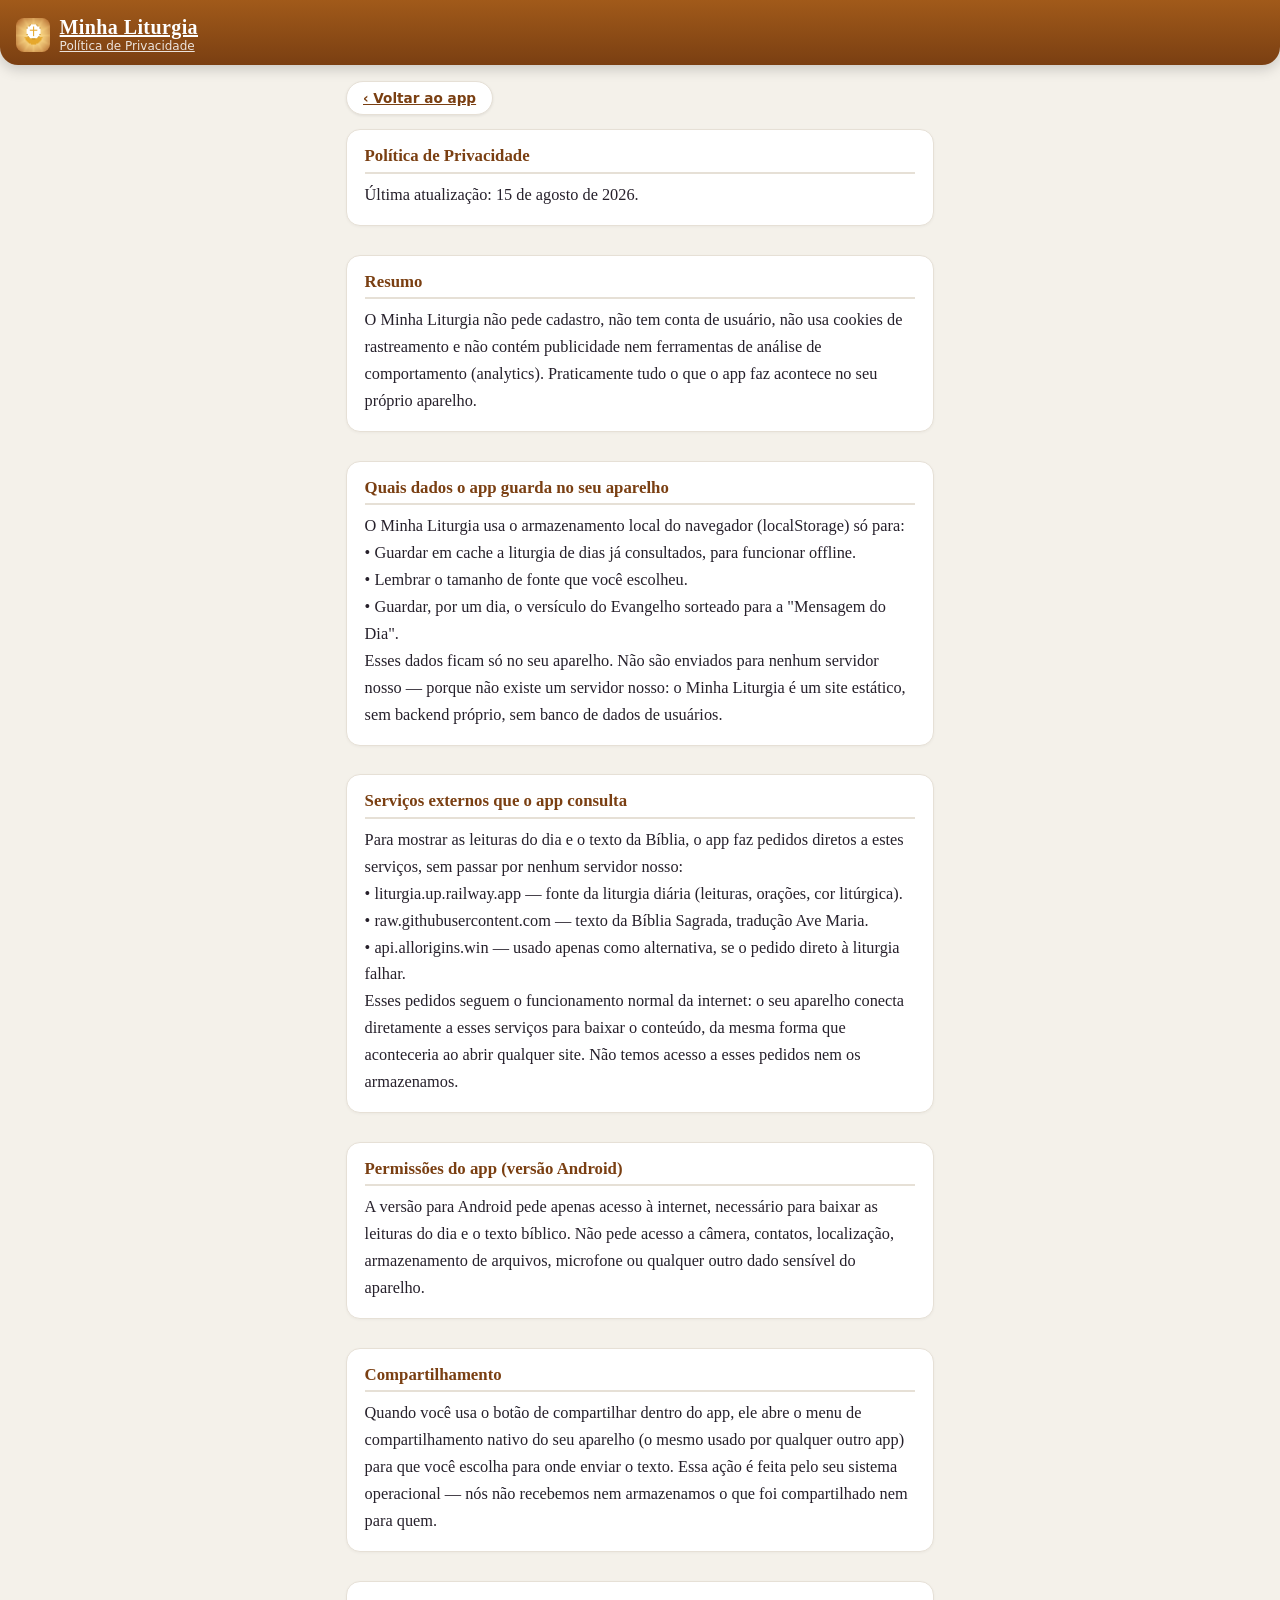
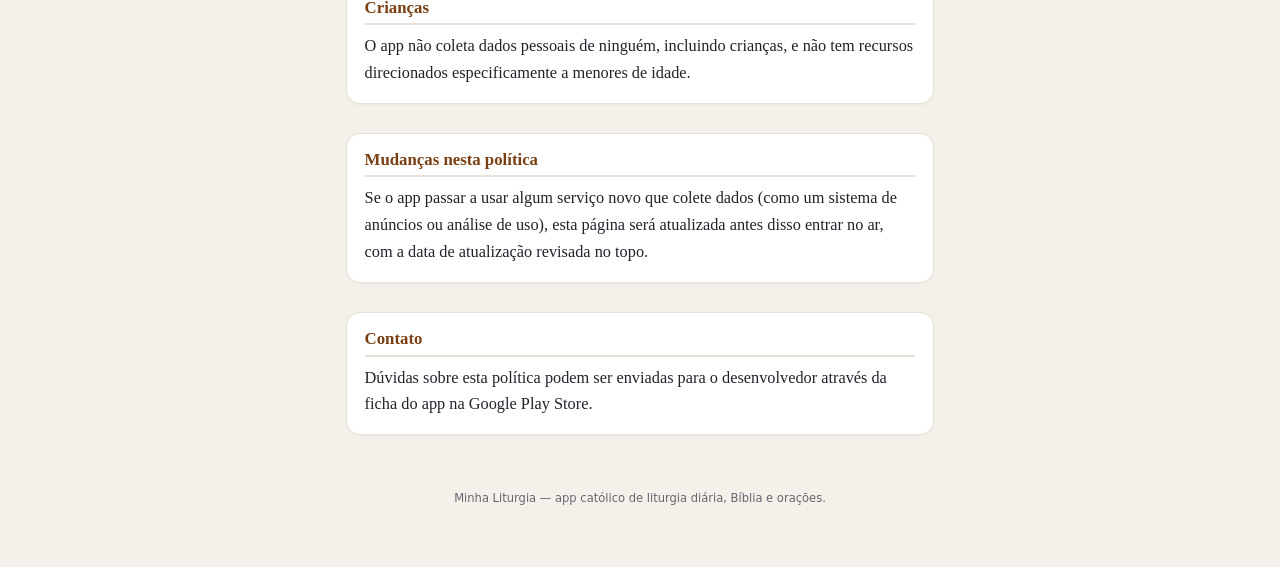
==== minha-liturgia/privacidade.html @ d605d5e1 "Mover app para repositório público próprio O repositório wagneralvesjdi/Private virou privado, o que" ====
<!doctype html>
<html lang="pt-BR">
<head>
<meta charset="utf-8" />
<meta name="viewport" content="width=device-width, initial-scale=1, viewport-fit=cover" />
<title>Política de Privacidade — Minha Liturgia</title>
<meta name="description" content="Política de privacidade do app Minha Liturgia." />
<meta name="theme-color" content="#a15a1a" />
<link rel="icon" href="icons/icon-32.png" sizes="32x32" />
<link rel="stylesheet" href="styles.css" />
</head>
<body>

<header class="topbar">
  <div class="brand">
    <a href="index.html" class="brand-link">
      <img src="icons/icon-32.png" alt="" class="brand-icon" />
      <div>
        <h1>Minha Liturgia</h1>
        <p class="subtitle">Política de Privacidade</p>
      </div>
    </a>
  </div>
</header>

<main>
  <section class="view">
    <a class="back-link" href="index.html">‹ Voltar ao app</a>

    <article class="card section">
      <h3>Política de Privacidade</h3>
      <p class="prayer-text">Última atualização: 15 de agosto de 2026.</p>
    </article>

    <article class="card section">
      <h3>Resumo</h3>
      <p class="reading-text">O Minha Liturgia não pede cadastro, não tem conta de usuário, não usa cookies de rastreamento e não contém publicidade nem ferramentas de análise de comportamento (analytics). Praticamente tudo o que o app faz acontece no seu próprio aparelho.</p>
    </article>

    <article class="card section">
      <h3>Quais dados o app guarda no seu aparelho</h3>
      <p class="reading-text">O Minha Liturgia usa o armazenamento local do navegador (localStorage) só para:</p>
      <p class="reading-text">• Guardar em cache a liturgia de dias já consultados, para funcionar offline.
• Lembrar o tamanho de fonte que você escolheu.
• Guardar, por um dia, o versículo do Evangelho sorteado para a "Mensagem do Dia".</p>
      <p class="reading-text">Esses dados ficam só no seu aparelho. Não são enviados para nenhum servidor nosso — porque não existe um servidor nosso: o Minha Liturgia é um site estático, sem backend próprio, sem banco de dados de usuários.</p>
    </article>

    <article class="card section">
      <h3>Serviços externos que o app consulta</h3>
      <p class="reading-text">Para mostrar as leituras do dia e o texto da Bíblia, o app faz pedidos diretos a estes serviços, sem passar por nenhum servidor nosso:</p>
      <p class="reading-text">• liturgia.up.railway.app — fonte da liturgia diária (leituras, orações, cor litúrgica).
• raw.githubusercontent.com — texto da Bíblia Sagrada, tradução Ave Maria.
• api.allorigins.win — usado apenas como alternativa, se o pedido direto à liturgia falhar.</p>
      <p class="reading-text">Esses pedidos seguem o funcionamento normal da internet: o seu aparelho conecta diretamente a esses serviços para baixar o conteúdo, da mesma forma que aconteceria ao abrir qualquer site. Não temos acesso a esses pedidos nem os armazenamos.</p>
    </article>

    <article class="card section">
      <h3>Permissões do app (versão Android)</h3>
      <p class="reading-text">A versão para Android pede apenas acesso à internet, necessário para baixar as leituras do dia e o texto bíblico. Não pede acesso a câmera, contatos, localização, armazenamento de arquivos, microfone ou qualquer outro dado sensível do aparelho.</p>
    </article>

    <article class="card section">
      <h3>Compartilhamento</h3>
      <p class="reading-text">Quando você usa o botão de compartilhar dentro do app, ele abre o menu de compartilhamento nativo do seu aparelho (o mesmo usado por qualquer outro app) para que você escolha para onde enviar o texto. Essa ação é feita pelo seu sistema operacional — nós não recebemos nem armazenamos o que foi compartilhado nem para quem.</p>
    </article>

    <article class="card section">
      <h3>Crianças</h3>
      <p class="reading-text">O app não coleta dados pessoais de ninguém, incluindo crianças, e não tem recursos direcionados especificamente a menores de idade.</p>
    </article>

    <article class="card section">
      <h3>Mudanças nesta política</h3>
      <p class="reading-text">Se o app passar a usar algum serviço novo que colete dados (como um sistema de anúncios ou análise de uso), esta página será atualizada antes disso entrar no ar, com a data de atualização revisada no topo.</p>
    </article>

    <article class="card section">
      <h3>Contato</h3>
      <p class="reading-text">Dúvidas sobre esta política podem ser enviadas para o desenvolvedor através da ficha do app na Google Play Store.</p>
    </article>
  </section>
</main>

<footer>
  <p>Minha Liturgia — app católico de liturgia diária, Bíblia e orações.</p>
</footer>

</body>
</html>
---- minha-liturgia/styles.css ----
:root {
  --violet: #a15a1a;
  --violet-dark: #7a3f12;
  --gold: #b8952f;
  --bg: #f4f1ea;
  --card-bg: #ffffff;
  --text: #26202b;
  --muted: #6b6470;
  --border: #e6e0d6;
  --radius: 14px;
  --txt-scale: 1;
  color-scheme: light;
}

* { box-sizing: border-box; }

/* --txt-scale afeta apenas o texto de leitura (ver seletores abaixo), não a estrutura do layout. */

html, body {
  margin: 0;
  padding: 0;
  background: var(--bg);
  color: var(--text);
  font-family: "Georgia", "Iowan Old Style", "Palatino Linotype", serif;
  -webkit-font-smoothing: antialiased;
}

body {
  padding-bottom: 3rem;
}

.topbar {
  display: flex;
  align-items: center;
  justify-content: space-between;
  gap: 0.75rem;
  padding: 1rem 1rem 0.75rem;
  background: linear-gradient(180deg, var(--violet) 0%, var(--violet-dark) 100%);
  color: #fff;
  border-radius: 0 0 18px 18px;
  box-shadow: 0 4px 14px rgba(0,0,0,0.18);
}

.font-size-ctrl {
  display: flex;
  align-items: center;
  gap: 0.3rem;
  flex-shrink: 0;
}
.font-size-ctrl .btn {
  padding: 0.4rem 0.55rem;
  font-size: 0.85rem;
  line-height: 1;
}
.font-size-ctrl .font-size-pct {
  font-family: system-ui, sans-serif;
  font-size: 0.72rem;
  font-weight: 600;
  min-width: 2.6rem;
  text-align: center;
}

.brand { display: flex; align-items: center; gap: 0.6rem; }
.brand-link {
  display: flex; align-items: center; gap: 0.6rem;
  background: none; border: none; padding: 0; margin: 0;
  color: inherit; text-align: left; cursor: pointer; font: inherit;
}
.brand-icon { width: 34px; height: 34px; border-radius: 8px; }
.topbar h1 { margin: 0; font-size: 1.25rem; letter-spacing: 0.02em; }
.subtitle { margin: 0; font-size: 0.75rem; opacity: 0.85; font-family: system-ui, sans-serif; }

main {
  max-width: 620px;
  margin: 0 auto;
  padding: 1rem;
}

.card {
  background: var(--card-bg);
  border: 1px solid var(--border);
  border-radius: var(--radius);
  padding: 1rem 1.1rem;
  margin-bottom: 0.9rem;
  box-shadow: 0 1px 3px rgba(0,0,0,0.04);
}

.date-nav {
  display: flex;
  align-items: center;
  gap: 0.5rem;
}
.date-nav .btn.subtle { background: var(--bg); }

#datePicker {
  flex: 1;
  font-family: system-ui, sans-serif;
  font-size: 1rem;
  padding: 0.5rem 0.6rem;
  border: 1px solid var(--border);
  border-radius: 10px;
  background: #fff;
  color: var(--text);
}

.btn {
  font-family: system-ui, sans-serif;
  font-size: 0.9rem;
  border: 1px solid transparent;
  border-radius: 10px;
  padding: 0.6rem 1rem;
  cursor: pointer;
  box-shadow: 0 1px 3px rgba(0,0,0,0.08);
  transition: transform 0.05s ease, opacity 0.15s ease, box-shadow 0.15s ease;
}
.btn:active { transform: scale(0.97); box-shadow: 0 1px 2px rgba(0,0,0,0.08); }

.btn.icon {
  padding: 0.5rem 0.75rem;
  font-size: 1.1rem;
  background: var(--bg);
  color: var(--violet-dark);
  border-color: var(--border);
}

.btn.subtle {
  background: var(--card-bg);
  color: var(--violet-dark);
  font-weight: 600;
  border-color: var(--border);
}

.btn.primary {
  background: var(--violet);
  color: #fff;
  font-weight: 600;
  width: 100%;
  box-shadow: 0 2px 6px rgba(161, 90, 26, 0.35);
}
.btn.primary:hover { background: var(--violet-dark); }

.btn.ghost {
  background: rgba(255,255,255,0.14);
  color: #fff;
  border: 1px solid rgba(255,255,255,0.4);
  box-shadow: none;
}

.status {
  min-height: 1.2rem;
  text-align: center;
  font-family: system-ui, sans-serif;
  color: var(--muted);
  font-size: 0.9rem;
  margin-bottom: 0.5rem;
}

.status.error { color: #a3302a; }

.liturgy-header { text-align: center; }

.promessa-intro { text-align: center; }
.promessa-intro .btn.primary { margin-top: 0.7rem; }

.color-badge {
  display: inline-block;
  font-family: system-ui, sans-serif;
  font-size: 0.72rem;
  font-weight: 700;
  letter-spacing: 0.04em;
  text-transform: uppercase;
  padding: 0.25rem 0.7rem;
  border-radius: 999px;
  color: #fff;
  margin-bottom: 0.5rem;
}
.color-verde { background: #2f7a3d; }
.color-vermelho { background: #a3302a; }
.color-roxo { background: #5b2a86; }
.color-rosa { background: #c46a9c; }
.color-branco { background: #8a8578; }
.color-dourado { background: #b8952f; }

#celebrationTitle {
  margin: 0.2rem 0 0.3rem;
  font-size: 1.3rem;
  line-height: 1.3;
}

.date-line {
  margin: 0;
  font-family: system-ui, sans-serif;
  color: var(--muted);
  font-size: 0.9rem;
  text-transform: capitalize;
}

.cycle-line {
  margin: 0.2rem 0 0;
  font-family: system-ui, sans-serif;
  color: var(--violet-dark);
  font-size: 0.85rem;
  font-weight: 600;
}

.section h3 {
  margin: 0 0 0.5rem;
  font-size: 1.05rem;
  color: var(--violet-dark);
  border-bottom: 2px solid var(--border);
  padding-bottom: 0.35rem;
}

.hint {
  font-family: system-ui, sans-serif;
  font-size: 0.7rem;
  color: var(--muted);
  font-weight: 400;
  text-transform: none;
}

.reading-options {
  display: flex;
  flex-wrap: wrap;
  gap: 0.4rem;
  margin: 0 0 0.6rem;
}
.reading-options .btn {
  font-size: 0.78rem;
  padding: 0.4rem 0.75rem;
}
.reading-options .btn.subtle { background: var(--bg); }
.reading-options .btn.active {
  background: var(--violet);
  color: #fff;
  border-color: var(--violet);
}

.reference {
  font-family: system-ui, sans-serif;
  font-size: 0.85rem;
  color: var(--gold);
  font-weight: 700;
  margin: 0 0 0.4rem;
}

.reading-text, .prayer-text {
  white-space: pre-line;
  line-height: 1.65;
  margin: 0;
  font-size: calc(1.02rem * var(--txt-scale));
}

.refrain {
  font-weight: 700;
  font-style: italic;
  color: var(--violet-dark);
  margin: 0 0 0.5rem;
  font-size: calc(1.02rem * var(--txt-scale));
}

.fieis-note {
  font-family: system-ui, sans-serif;
  font-size: 0.8rem;
  color: var(--muted);
  margin: 0 0 0.6rem;
}

.share-bar {
  display: flex;
  flex-direction: column;
  gap: 0.5rem;
  margin: 1rem 0;
}

.offline-note {
  text-align: center;
  font-family: system-ui, sans-serif;
  font-size: 0.85rem;
  color: var(--muted);
  background: #fff8e6;
  border: 1px solid #f0dfa8;
  border-radius: 10px;
  padding: 0.6rem;
}

footer {
  max-width: 620px;
  margin: 1.5rem auto 0;
  padding: 0 1.2rem;
  font-family: system-ui, sans-serif;
  font-size: 0.72rem;
  color: var(--muted);
  text-align: center;
  line-height: 1.5;
}
footer a { color: var(--violet-dark); }

/* ---------- Tela inicial ---------- */

.view { display: flex; flex-direction: column; gap: 0.9rem; }

.day-verse-card {
  display: block;
  width: 100%;
  text-align: left;
  background: var(--card-bg);
  border: 1px solid var(--border);
  border-left: 4px solid var(--gold);
  border-radius: var(--radius);
  padding: 1rem 1.1rem;
  cursor: pointer;
  box-shadow: 0 1px 3px rgba(0,0,0,0.04);
  font: inherit;
  color: inherit;
}
.day-verse-card:active { transform: scale(0.99); }

.day-verse-label {
  display: block;
  font-family: system-ui, sans-serif;
  font-size: 0.68rem;
  font-weight: 700;
  letter-spacing: 0.06em;
  text-transform: uppercase;
  color: var(--gold);
  margin-bottom: 0.4rem;
}

.day-verse-ref {
  margin: 0 0 0.3rem;
  font-family: system-ui, sans-serif;
  font-size: 0.78rem;
  font-weight: 700;
  color: var(--violet-dark);
}

.day-verse-text {
  margin: 0;
  font-style: italic;
  line-height: 1.55;
  font-size: calc(1rem * var(--txt-scale));
}

.home-group { display: flex; flex-direction: column; gap: 0.5rem; }

.home-group-label {
  font-family: system-ui, sans-serif;
  font-size: 0.7rem;
  font-weight: 700;
  letter-spacing: 0.06em;
  text-transform: uppercase;
  color: var(--gold);
  margin: 0;
}

.home-grid {
  display: grid;
  grid-template-columns: repeat(3, 1fr);
  gap: 0.55rem;
}

.home-card-compact {
  display: flex;
  flex-direction: column;
  align-items: center;
  text-align: center;
  gap: 0.4rem;
  background: var(--card-bg);
  border: 1px solid var(--border);
  border-radius: var(--radius);
  padding: 0.85rem 0.4rem 0.7rem;
  cursor: pointer;
  box-shadow: 0 1px 3px rgba(0,0,0,0.04);
  font: inherit;
  color: inherit;
}
.home-card-compact:active { transform: scale(0.97); }

.home-card-compact-icon {
  width: 30px; height: 30px;
  display: flex; align-items: center; justify-content: center;
  color: var(--violet);
}
.home-card-compact-icon svg { width: 100%; height: 100%; }

.home-card-compact-title { font-size: 0.74rem; font-weight: 600; line-height: 1.25; }

/* ---------- Navegação / botão voltar ---------- */

.back-link {
  align-self: flex-start;
  display: inline-flex;
  align-items: center;
  background: var(--card-bg);
  border: 1px solid var(--border);
  border-radius: 999px;
  font-family: system-ui, sans-serif;
  font-size: 0.85rem;
  font-weight: 600;
  color: var(--violet-dark);
  padding: 0.5rem 1rem;
  cursor: pointer;
  box-shadow: 0 1px 3px rgba(0,0,0,0.08);
  transition: transform 0.05s ease, background 0.15s ease;
}
.back-link:active { transform: scale(0.96); }

/* ---------- Bíblia Sagrada ---------- */

.bible-title { margin: 0.2rem 0 0.8rem; font-size: 1.2rem; }

.testament-choice { display: flex; flex-direction: column; gap: 0.7rem; margin-top: 0.3rem; }
.testament-btn {
  background: var(--card-bg);
  border: 1px solid var(--border);
  color: var(--text);
  font-size: 1.05rem;
  font-weight: 600;
  padding: 1rem;
  border-radius: var(--radius);
}

.book-list { display: flex; flex-direction: column; gap: 0.5rem; }
.book-btn {
  display: flex;
  flex-direction: column;
  align-items: flex-start;
  gap: 0.2rem;
  background: var(--card-bg);
  border: 1px solid var(--border);
  border-radius: 10px;
  padding: 0.75rem 0.9rem;
  font: inherit;
  font-size: 1rem;
  color: var(--text);
  cursor: pointer;
  text-align: left;
}
.book-btn small { font-family: system-ui, sans-serif; font-size: 0.75rem; color: var(--muted); }

.chapter-grid {
  display: grid;
  grid-template-columns: repeat(auto-fill, minmax(48px, 1fr));
  gap: 0.5rem;
}
.chapter-btn {
  background: var(--card-bg);
  border: 1px solid var(--border);
  border-radius: 10px;
  padding: 0.7rem 0;
  font-family: system-ui, sans-serif;
  font-size: 0.95rem;
  font-weight: 600;
  color: var(--violet-dark);
  cursor: pointer;
}

.reader-header { display: flex; flex-direction: column; gap: 0.6rem; }
.verse-jump {
  display: flex;
  align-items: center;
  gap: 0.5rem;
  font-family: system-ui, sans-serif;
  font-size: 0.85rem;
  color: var(--muted);
}
.verse-jump label { flex-shrink: 0; }
.verse-jump .btn.subtle { background: var(--bg); }
.verse-jump input {
  width: 4.5rem;
  padding: 0.4rem 0.5rem;
  border: 1px solid var(--border);
  border-radius: 8px;
  background: var(--card-bg);
  color: var(--text);
  font: inherit;
}

.verse-list { line-height: 1.7; font-size: calc(1rem * var(--txt-scale)); }
.verse { margin: 0 0 0.85rem; scroll-margin-top: 1rem; border-radius: 6px; transition: background-color 0.4s ease; }
.verse-num {
  font-family: system-ui, sans-serif;
  font-size: 0.6rem;
  font-weight: 600;
  color: var(--gold);
  vertical-align: super;
  margin-right: 0.25rem;
  opacity: 0.85;
}
.verse-highlight { background-color: rgba(184, 149, 47, 0.25); }

/* ---------- Orações Eucarísticas ---------- */

.eucharist-body { line-height: 1.65; }

.eu-line { margin: 0 0 1rem; font-size: calc(1rem * var(--txt-scale)); }

.eu-label {
  display: block;
  font-family: system-ui, sans-serif;
  font-size: 0.72rem;
  font-weight: 700;
  letter-spacing: 0.04em;
  text-transform: uppercase;
  margin-bottom: 0.25rem;
}

.eu-sacerdote .eu-label { color: var(--violet-dark); }

.eu-assembleia {
  background: rgba(184, 149, 47, 0.12);
  border-left: 3px solid var(--gold);
  border-radius: 0 8px 8px 0;
  padding: 0.6rem 0.8rem;
}
.eu-assembleia .eu-label { color: var(--gold); }

.eu-consagracao {
  font-weight: 700;
  text-align: center;
  padding: 0.9rem 1rem;
  margin: 1.1rem 0;
  border: 1px solid var(--gold);
  border-radius: 10px;
  background: rgba(184, 149, 47, 0.08);
}

.eu-misterio {
  font-weight: 700;
  text-align: center;
  padding: 0.9rem 1rem;
  margin: 1.3rem 0 1.1rem;
  border: 1px solid var(--violet-dark);
  border-radius: 10px;
  background: rgba(90, 30, 110, 0.06);
}
.eu-misterio .eu-nota { display: block; font-weight: 400; margin-top: 0.3rem; }

.eu-nota {
  font-family: system-ui, sans-serif;
  font-size: 0.8rem;
  font-style: italic;
  color: var(--muted);
}

/* ---------- Catecismo ---------- */

.cic-search { padding: 0.7rem 0.9rem; }
.cic-search input {
  width: 100%;
  border: none;
  background: none;
  font: inherit;
  font-size: 1rem;
  color: var(--text);
  outline: none;
}
.cic-search input::placeholder { color: var(--muted); }

.cic-showall {
  width: 100%;
  margin-top: 0.4rem;
}

.cic-results-heading {
  font-family: system-ui, sans-serif;
  font-size: 0.78rem;
  font-weight: 700;
  text-transform: uppercase;
  letter-spacing: 0.04em;
  color: var(--muted);
  margin: 1.1rem 0 0.5rem;
}

.cic-breadcrumb {
  font-family: system-ui, sans-serif;
  font-size: 0.82rem;
  color: var(--muted);
  margin: 0;
}

.hidden { display: none !important; }

.toast {
  position: fixed;
  left: 50%;
  bottom: 1.2rem;
  transform: translateX(-50%);
  background: var(--violet-dark);
  color: #fff;
  font-family: system-ui, sans-serif;
  font-size: 0.85rem;
  padding: 0.6rem 1rem;
  border-radius: 999px;
  box-shadow: 0 4px 14px rgba(0,0,0,0.25);
  z-index: 50;
}

.update-banner {
  position: fixed;
  left: 0.75rem;
  right: 0.75rem;
  bottom: 0.75rem;
  display: flex;
  align-items: center;
  justify-content: space-between;
  gap: 0.75rem;
  background: var(--card-bg);
  color: var(--text);
  border: 1px solid var(--border);
  border-radius: var(--radius);
  padding: 0.75rem 0.9rem;
  box-shadow: 0 4px 14px rgba(0,0,0,0.25);
  font-family: system-ui, sans-serif;
  font-size: 0.85rem;
  z-index: 60;
}
.update-banner .btn {
  flex-shrink: 0;
  width: auto;
  padding: 0.5rem 0.8rem;
  font-size: 0.82rem;
}

@media (prefers-color-scheme: dark) {
  :root {
    --bg: #1c1720;
    --card-bg: #262030;
    --text: #efe9f5;
    --muted: #a79cb3;
    --border: #3a3244;
  }
  #datePicker { background: #201a29; color: var(--text); }
  .offline-note { background: #332a17; border-color: #5a481f; color: #e7d9a8; }
}

/* ---------- Reflexão contínua (Apoio à Homilia) ---------- */

.reflexao-text { line-height: 1.7; margin: 0 0 1rem; font-size: calc(1.02rem * var(--txt-scale)); }

/* ---------- PDF da Celebração Completa ---------- */

#pdfPrintArea { display: none; }

body.pdf-print-mode > header,
body.pdf-print-mode > main,
body.pdf-print-mode > footer,
body.pdf-print-mode #installBtn,
body.pdf-print-mode .toast {
  display: none !important;
}

body.pdf-print-mode #pdfPrintArea {
  display: block;
  max-width: 720px;
  margin: 0 auto;
  padding: 1.5rem;
  color: #1a1a1a;
  font-family: Georgia, 'Times New Roman', serif;
  line-height: 1.55;
}

.pdf-doc h1 {
  font-size: 1.6rem;
  margin: 0 0 0.3rem;
  color: #4a2a0e;
}

.pdf-doc .pdf-sub {
  margin: 0 0 0.2rem;
  font-family: system-ui, sans-serif;
  font-size: 0.9rem;
  color: #444;
}

.pdf-doc h2 {
  font-size: 1.15rem;
  margin: 1.4rem 0 0.4rem;
  padding-bottom: 0.2rem;
  border-bottom: 1px solid #ccc;
  color: #4a2a0e;
}

.pdf-doc .pdf-reflexao-titulo { margin-top: 2.2rem; }

.pdf-doc .pdf-ref {
  font-family: system-ui, sans-serif;
  font-size: 0.85rem;
  font-style: italic;
  color: #555;
  margin: 0 0 0.4rem;
}

.pdf-doc .pdf-refrao {
  font-weight: 700;
  margin: 0 0 0.4rem;
}

.pdf-doc p { margin: 0 0 0.8rem; }

@media print {
  @page { margin: 1.5cm; }
  body.pdf-print-mode #pdfPrintArea { padding: 0; max-width: none; }
}

.quaresma-roteiro-btn {
  width: 100%;
  margin-top: 0.6rem;
}

.quaresma-dia {
  margin-bottom: 0.7rem;
}

.quaresma-dia-header {
  display: flex;
  align-items: center;
  justify-content: space-between;
  gap: 0.6rem;
  margin: 0 0 0.4rem;
}

.quaresma-dia-header h3 {
  margin: 0;
}

.quaresma-dia-check {
  display: flex;
  align-items: center;
  gap: 0.3rem;
  font-family: system-ui, sans-serif;
  font-size: 0.8rem;
  color: var(--muted);
  white-space: nowrap;
}

.quaresma-passagem-link {
  display: block;
  width: 100%;
  text-align: left;
  background: none;
  border: none;
  padding: 0;
  cursor: pointer;
  font: inherit;
}

.quaresma-passagem-link:hover,
.quaresma-passagem-link:focus-visible {
  text-decoration: underline;
}

.quaresma-passagem-icone {
  color: var(--gold);
}

.quaresma-trilha-btn {
  display: flex;
  flex-direction: column;
  align-items: flex-start;
  text-align: left;
  gap: 0.25rem;
  width: 100%;
  background: var(--card-bg);
  border: 1px solid var(--border);
  border-radius: var(--radius);
  padding: 0.85rem 1rem;
  cursor: pointer;
  box-shadow: 0 1px 3px rgba(0,0,0,0.04);
  font: inherit;
  color: inherit;
  margin-bottom: 0.6rem;
}
.quaresma-trilha-btn:active { transform: scale(0.98); }
.quaresma-trilha-btn .home-card-compact-title { font-size: 0.95rem; }
.quaresma-trilha-btn small {
  font-family: system-ui, sans-serif;
  font-size: 0.78rem;
  color: var(--muted);
  line-height: 1.35;
}

.quaresma-diario {
  margin-top: 0.5rem;
}
.quaresma-diario summary {
  font-family: system-ui, sans-serif;
  font-size: 0.8rem;
  font-weight: 600;
  color: var(--violet-dark);
  cursor: pointer;
}
.quaresma-diario-label {
  display: block;
  font-family: system-ui, sans-serif;
  font-size: 0.75rem;
  color: var(--muted);
  margin: 0.5rem 0 0.2rem;
}
.quaresma-diario-textarea {
  width: 100%;
  font: inherit;
  font-family: system-ui, sans-serif;
  font-size: 0.85rem;
  padding: 0.4rem 0.55rem;
  border: 1px solid var(--border);
  border-radius: 6px;
  background: var(--bg);
  color: inherit;
  resize: vertical;
}
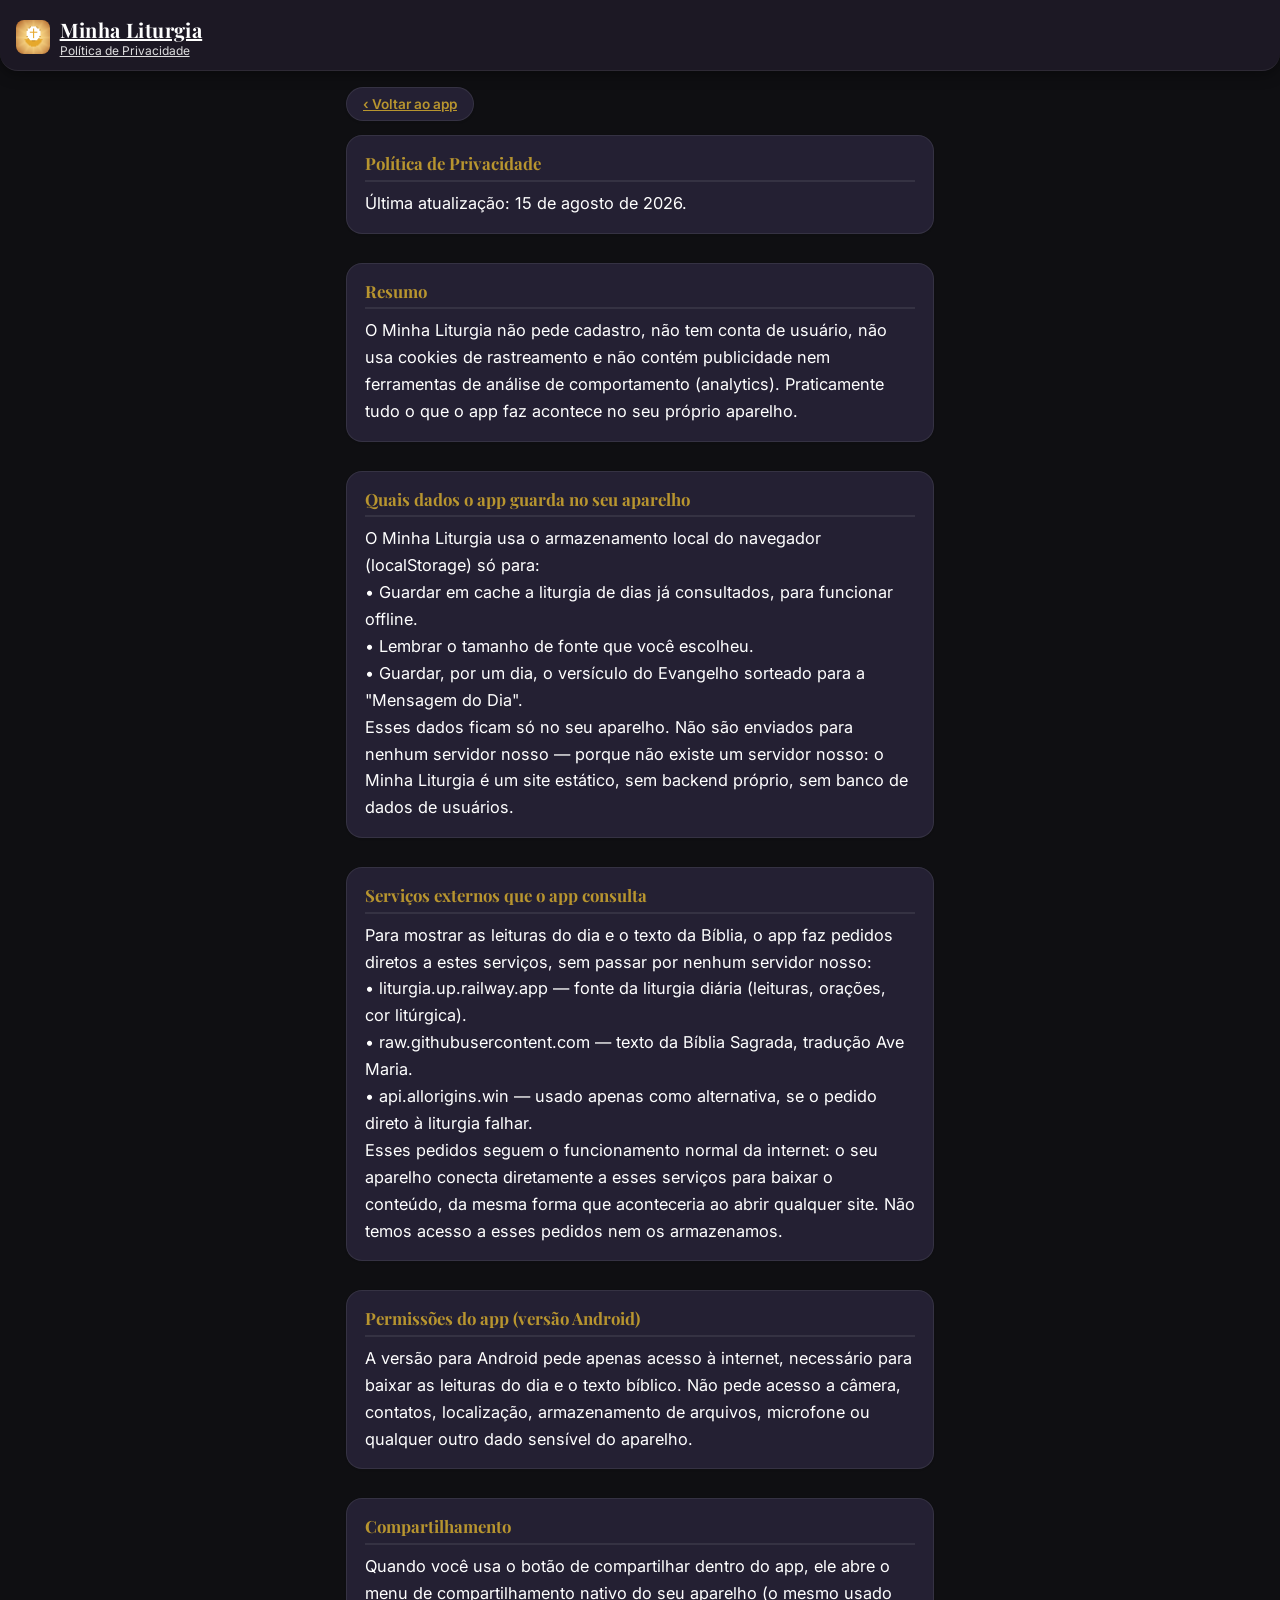
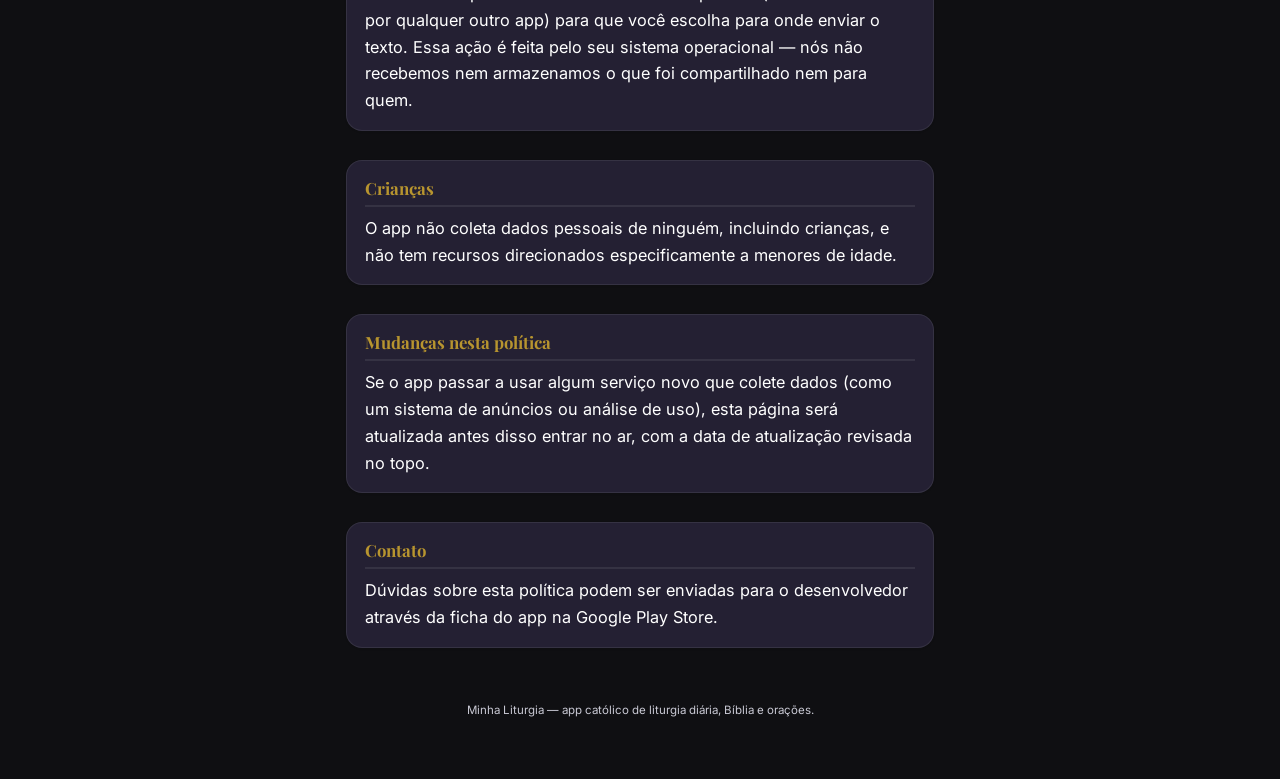
==== commit 06740143: "Tema escuro premium (dourado/âmbar) + tipografia Playfair Display/Inter Fase 1 do redesign: paleta d" ====
--- a/minha-liturgia/privacidade.html
+++ b/minha-liturgia/privacidade.html
@@ -5,8 +5,11 @@
 <meta name="viewport" content="width=device-width, initial-scale=1, viewport-fit=cover" />
 <title>Política de Privacidade — Minha Liturgia</title>
 <meta name="description" content="Política de privacidade do app Minha Liturgia." />
-<meta name="theme-color" content="#a15a1a" />
+<meta name="theme-color" content="#0F0F12" />
 <link rel="icon" href="icons/icon-32.png" sizes="32x32" />
+<link rel="preconnect" href="https://fonts.googleapis.com" />
+<link rel="preconnect" href="https://fonts.gstatic.com" crossorigin />
+<link href="https://fonts.googleapis.com/css2?family=Playfair+Display:wght@600;700&family=Inter:wght@400;500;600;700&display=swap" rel="stylesheet" />
 <link rel="stylesheet" href="styles.css" />
 </head>
 <body>
--- a/minha-liturgia/styles.css
+++ b/minha-liturgia/styles.css
@@ -1,15 +1,19 @@
 :root {
-  --violet: #a15a1a;
-  --violet-dark: #7a3f12;
-  --gold: #b8952f;
-  --bg: #f4f1ea;
-  --card-bg: #ffffff;
-  --text: #26202b;
-  --muted: #6b6470;
-  --border: #e6e0d6;
-  --radius: 14px;
+  --violet: #D4AF37;
+  --violet-dark: #B8952F;
+  --gold: #F59E0B;
+  --gold-bright: #FFD700;
+  --text-gold: #E8C45A;
+  --bg: #0F0F12;
+  --bg-secondary: #1C1824;
+  --card-bg: #242033;
+  --card-bg-light: #2A2636;
+  --text: #FFFFFF;
+  --muted: #C9C9D4;
+  --border: rgba(255, 255, 255, 0.08);
+  --radius: 16px;
   --txt-scale: 1;
-  color-scheme: light;
+  color-scheme: dark;
 }
 
 * { box-sizing: border-box; }
@@ -21,8 +25,13 @@
   padding: 0;
   background: var(--bg);
   color: var(--text);
-  font-family: "Georgia", "Iowan Old Style", "Palatino Linotype", serif;
+  font-family: "Inter", system-ui, -apple-system, sans-serif;
   -webkit-font-smoothing: antialiased;
+}
+
+h1, h2, h3,
+.bible-title, #celebrationTitle {
+  font-family: "Playfair Display", Georgia, serif;
 }
 
 body {
@@ -35,10 +44,11 @@
   justify-content: space-between;
   gap: 0.75rem;
   padding: 1rem 1rem 0.75rem;
-  background: linear-gradient(180deg, var(--violet) 0%, var(--violet-dark) 100%);
-  color: #fff;
+  background: var(--bg-secondary);
+  border-bottom: 1px solid var(--border);
+  color: var(--text);
   border-radius: 0 0 18px 18px;
-  box-shadow: 0 4px 14px rgba(0,0,0,0.18);
+  box-shadow: 0 4px 14px rgba(0,0,0,0.35);
 }
 
 .font-size-ctrl {
@@ -53,7 +63,7 @@
   line-height: 1;
 }
 .font-size-ctrl .font-size-pct {
-  font-family: system-ui, sans-serif;
+  font-family: "Inter", system-ui, sans-serif;
   font-size: 0.72rem;
   font-weight: 600;
   min-width: 2.6rem;
@@ -68,7 +78,7 @@
 }
 .brand-icon { width: 34px; height: 34px; border-radius: 8px; }
 .topbar h1 { margin: 0; font-size: 1.25rem; letter-spacing: 0.02em; }
-.subtitle { margin: 0; font-size: 0.75rem; opacity: 0.85; font-family: system-ui, sans-serif; }
+.subtitle { margin: 0; font-size: 0.75rem; opacity: 0.85; font-family: "Inter", system-ui, sans-serif; }
 
 main {
   max-width: 620px;
@@ -94,17 +104,18 @@
 
 #datePicker {
   flex: 1;
-  font-family: system-ui, sans-serif;
+  font-family: "Inter", system-ui, sans-serif;
   font-size: 1rem;
   padding: 0.5rem 0.6rem;
   border: 1px solid var(--border);
   border-radius: 10px;
-  background: #fff;
+  background: var(--card-bg-light);
   color: var(--text);
+  color-scheme: dark;
 }
 
 .btn {
-  font-family: system-ui, sans-serif;
+  font-family: "Inter", system-ui, sans-serif;
   font-size: 0.9rem;
   border: 1px solid transparent;
   border-radius: 10px;
@@ -132,10 +143,10 @@
 
 .btn.primary {
   background: var(--violet);
-  color: #fff;
+  color: #16130A;
   font-weight: 600;
   width: 100%;
-  box-shadow: 0 2px 6px rgba(161, 90, 26, 0.35);
+  box-shadow: 0 2px 6px rgba(212, 175, 55, 0.35);
 }
 .btn.primary:hover { background: var(--violet-dark); }
 
@@ -149,13 +160,13 @@
 .status {
   min-height: 1.2rem;
   text-align: center;
-  font-family: system-ui, sans-serif;
+  font-family: "Inter", system-ui, sans-serif;
   color: var(--muted);
   font-size: 0.9rem;
   margin-bottom: 0.5rem;
 }
 
-.status.error { color: #a3302a; }
+.status.error { color: #e5776f; }
 
 .liturgy-header { text-align: center; }
 
@@ -164,7 +175,7 @@
 
 .color-badge {
   display: inline-block;
-  font-family: system-ui, sans-serif;
+  font-family: "Inter", system-ui, sans-serif;
   font-size: 0.72rem;
   font-weight: 700;
   letter-spacing: 0.04em;
@@ -179,7 +190,7 @@
 .color-roxo { background: #5b2a86; }
 .color-rosa { background: #c46a9c; }
 .color-branco { background: #8a8578; }
-.color-dourado { background: #b8952f; }
+.color-dourado { background: #D4AF37; }
 
 #celebrationTitle {
   margin: 0.2rem 0 0.3rem;
@@ -189,7 +200,7 @@
 
 .date-line {
   margin: 0;
-  font-family: system-ui, sans-serif;
+  font-family: "Inter", system-ui, sans-serif;
   color: var(--muted);
   font-size: 0.9rem;
   text-transform: capitalize;
@@ -197,7 +208,7 @@
 
 .cycle-line {
   margin: 0.2rem 0 0;
-  font-family: system-ui, sans-serif;
+  font-family: "Inter", system-ui, sans-serif;
   color: var(--violet-dark);
   font-size: 0.85rem;
   font-weight: 600;
@@ -212,7 +223,7 @@
 }
 
 .hint {
-  font-family: system-ui, sans-serif;
+  font-family: "Inter", system-ui, sans-serif;
   font-size: 0.7rem;
   color: var(--muted);
   font-weight: 400;
@@ -232,12 +243,12 @@
 .reading-options .btn.subtle { background: var(--bg); }
 .reading-options .btn.active {
   background: var(--violet);
-  color: #fff;
+  color: #16130A;
   border-color: var(--violet);
 }
 
 .reference {
-  font-family: system-ui, sans-serif;
+  font-family: "Inter", system-ui, sans-serif;
   font-size: 0.85rem;
   color: var(--gold);
   font-weight: 700;
@@ -260,7 +271,7 @@
 }
 
 .fieis-note {
-  font-family: system-ui, sans-serif;
+  font-family: "Inter", system-ui, sans-serif;
   font-size: 0.8rem;
   color: var(--muted);
   margin: 0 0 0.6rem;
@@ -275,11 +286,11 @@
 
 .offline-note {
   text-align: center;
-  font-family: system-ui, sans-serif;
-  font-size: 0.85rem;
-  color: var(--muted);
-  background: #fff8e6;
-  border: 1px solid #f0dfa8;
+  font-family: "Inter", system-ui, sans-serif;
+  font-size: 0.85rem;
+  color: var(--text-gold);
+  background: #332a17;
+  border: 1px solid #5a481f;
   border-radius: 10px;
   padding: 0.6rem;
 }
@@ -288,7 +299,7 @@
   max-width: 620px;
   margin: 1.5rem auto 0;
   padding: 0 1.2rem;
-  font-family: system-ui, sans-serif;
+  font-family: "Inter", system-ui, sans-serif;
   font-size: 0.72rem;
   color: var(--muted);
   text-align: center;
@@ -318,7 +329,7 @@
 
 .day-verse-label {
   display: block;
-  font-family: system-ui, sans-serif;
+  font-family: "Inter", system-ui, sans-serif;
   font-size: 0.68rem;
   font-weight: 700;
   letter-spacing: 0.06em;
@@ -329,7 +340,7 @@
 
 .day-verse-ref {
   margin: 0 0 0.3rem;
-  font-family: system-ui, sans-serif;
+  font-family: "Inter", system-ui, sans-serif;
   font-size: 0.78rem;
   font-weight: 700;
   color: var(--violet-dark);
@@ -345,7 +356,7 @@
 .home-group { display: flex; flex-direction: column; gap: 0.5rem; }
 
 .home-group-label {
-  font-family: system-ui, sans-serif;
+  font-family: "Inter", system-ui, sans-serif;
   font-size: 0.7rem;
   font-weight: 700;
   letter-spacing: 0.06em;
@@ -395,7 +406,7 @@
   background: var(--card-bg);
   border: 1px solid var(--border);
   border-radius: 999px;
-  font-family: system-ui, sans-serif;
+  font-family: "Inter", system-ui, sans-serif;
   font-size: 0.85rem;
   font-weight: 600;
   color: var(--violet-dark);
@@ -437,7 +448,7 @@
   cursor: pointer;
   text-align: left;
 }
-.book-btn small { font-family: system-ui, sans-serif; font-size: 0.75rem; color: var(--muted); }
+.book-btn small { font-family: "Inter", system-ui, sans-serif; font-size: 0.75rem; color: var(--muted); }
 
 .chapter-grid {
   display: grid;
@@ -449,7 +460,7 @@
   border: 1px solid var(--border);
   border-radius: 10px;
   padding: 0.7rem 0;
-  font-family: system-ui, sans-serif;
+  font-family: "Inter", system-ui, sans-serif;
   font-size: 0.95rem;
   font-weight: 600;
   color: var(--violet-dark);
@@ -461,7 +472,7 @@
   display: flex;
   align-items: center;
   gap: 0.5rem;
-  font-family: system-ui, sans-serif;
+  font-family: "Inter", system-ui, sans-serif;
   font-size: 0.85rem;
   color: var(--muted);
 }
@@ -480,7 +491,7 @@
 .verse-list { line-height: 1.7; font-size: calc(1rem * var(--txt-scale)); }
 .verse { margin: 0 0 0.85rem; scroll-margin-top: 1rem; border-radius: 6px; transition: background-color 0.4s ease; }
 .verse-num {
-  font-family: system-ui, sans-serif;
+  font-family: "Inter", system-ui, sans-serif;
   font-size: 0.6rem;
   font-weight: 600;
   color: var(--gold);
@@ -488,7 +499,7 @@
   margin-right: 0.25rem;
   opacity: 0.85;
 }
-.verse-highlight { background-color: rgba(184, 149, 47, 0.25); }
+.verse-highlight { background-color: rgba(245, 158, 11, 0.25); }
 
 /* ---------- Orações Eucarísticas ---------- */
 
@@ -498,7 +509,7 @@
 
 .eu-label {
   display: block;
-  font-family: system-ui, sans-serif;
+  font-family: "Inter", system-ui, sans-serif;
   font-size: 0.72rem;
   font-weight: 700;
   letter-spacing: 0.04em;
@@ -509,7 +520,7 @@
 .eu-sacerdote .eu-label { color: var(--violet-dark); }
 
 .eu-assembleia {
-  background: rgba(184, 149, 47, 0.12);
+  background: rgba(245, 158, 11, 0.12);
   border-left: 3px solid var(--gold);
   border-radius: 0 8px 8px 0;
   padding: 0.6rem 0.8rem;
@@ -523,7 +534,7 @@
   margin: 1.1rem 0;
   border: 1px solid var(--gold);
   border-radius: 10px;
-  background: rgba(184, 149, 47, 0.08);
+  background: rgba(245, 158, 11, 0.08);
 }
 
 .eu-misterio {
@@ -531,14 +542,14 @@
   text-align: center;
   padding: 0.9rem 1rem;
   margin: 1.3rem 0 1.1rem;
-  border: 1px solid var(--violet-dark);
+  border: 1px solid var(--gold-bright);
   border-radius: 10px;
-  background: rgba(90, 30, 110, 0.06);
+  background: rgba(255, 215, 0, 0.06);
 }
 .eu-misterio .eu-nota { display: block; font-weight: 400; margin-top: 0.3rem; }
 
 .eu-nota {
-  font-family: system-ui, sans-serif;
+  font-family: "Inter", system-ui, sans-serif;
   font-size: 0.8rem;
   font-style: italic;
   color: var(--muted);
@@ -564,7 +575,7 @@
 }
 
 .cic-results-heading {
-  font-family: system-ui, sans-serif;
+  font-family: "Inter", system-ui, sans-serif;
   font-size: 0.78rem;
   font-weight: 700;
   text-transform: uppercase;
@@ -574,7 +585,7 @@
 }
 
 .cic-breadcrumb {
-  font-family: system-ui, sans-serif;
+  font-family: "Inter", system-ui, sans-serif;
   font-size: 0.82rem;
   color: var(--muted);
   margin: 0;
@@ -587,13 +598,14 @@
   left: 50%;
   bottom: 1.2rem;
   transform: translateX(-50%);
-  background: var(--violet-dark);
-  color: #fff;
-  font-family: system-ui, sans-serif;
+  background: var(--card-bg-light);
+  border: 1px solid var(--violet-dark);
+  color: var(--text-gold);
+  font-family: "Inter", system-ui, sans-serif;
   font-size: 0.85rem;
   padding: 0.6rem 1rem;
   border-radius: 999px;
-  box-shadow: 0 4px 14px rgba(0,0,0,0.25);
+  box-shadow: 0 4px 14px rgba(0,0,0,0.4);
   z-index: 50;
 }
 
@@ -612,7 +624,7 @@
   border-radius: var(--radius);
   padding: 0.75rem 0.9rem;
   box-shadow: 0 4px 14px rgba(0,0,0,0.25);
-  font-family: system-ui, sans-serif;
+  font-family: "Inter", system-ui, sans-serif;
   font-size: 0.85rem;
   z-index: 60;
 }
@@ -623,17 +635,6 @@
   font-size: 0.82rem;
 }
 
-@media (prefers-color-scheme: dark) {
-  :root {
-    --bg: #1c1720;
-    --card-bg: #262030;
-    --text: #efe9f5;
-    --muted: #a79cb3;
-    --border: #3a3244;
-  }
-  #datePicker { background: #201a29; color: var(--text); }
-  .offline-note { background: #332a17; border-color: #5a481f; color: #e7d9a8; }
-}
 
 /* ---------- Reflexão contínua (Apoio à Homilia) ---------- */
 
@@ -669,7 +670,7 @@
 
 .pdf-doc .pdf-sub {
   margin: 0 0 0.2rem;
-  font-family: system-ui, sans-serif;
+  font-family: "Inter", system-ui, sans-serif;
   font-size: 0.9rem;
   color: #444;
 }
@@ -685,7 +686,7 @@
 .pdf-doc .pdf-reflexao-titulo { margin-top: 2.2rem; }
 
 .pdf-doc .pdf-ref {
-  font-family: system-ui, sans-serif;
+  font-family: "Inter", system-ui, sans-serif;
   font-size: 0.85rem;
   font-style: italic;
   color: #555;
@@ -729,7 +730,7 @@
   display: flex;
   align-items: center;
   gap: 0.3rem;
-  font-family: system-ui, sans-serif;
+  font-family: "Inter", system-ui, sans-serif;
   font-size: 0.8rem;
   color: var(--muted);
   white-space: nowrap;
@@ -775,7 +776,7 @@
 .quaresma-trilha-btn:active { transform: scale(0.98); }
 .quaresma-trilha-btn .home-card-compact-title { font-size: 0.95rem; }
 .quaresma-trilha-btn small {
-  font-family: system-ui, sans-serif;
+  font-family: "Inter", system-ui, sans-serif;
   font-size: 0.78rem;
   color: var(--muted);
   line-height: 1.35;
@@ -785,7 +786,7 @@
   margin-top: 0.5rem;
 }
 .quaresma-diario summary {
-  font-family: system-ui, sans-serif;
+  font-family: "Inter", system-ui, sans-serif;
   font-size: 0.8rem;
   font-weight: 600;
   color: var(--violet-dark);
@@ -793,7 +794,7 @@
 }
 .quaresma-diario-label {
   display: block;
-  font-family: system-ui, sans-serif;
+  font-family: "Inter", system-ui, sans-serif;
   font-size: 0.75rem;
   color: var(--muted);
   margin: 0.5rem 0 0.2rem;
@@ -801,7 +802,7 @@
 .quaresma-diario-textarea {
   width: 100%;
   font: inherit;
-  font-family: system-ui, sans-serif;
+  font-family: "Inter", system-ui, sans-serif;
   font-size: 0.85rem;
   padding: 0.4rem 0.55rem;
   border: 1px solid var(--border);
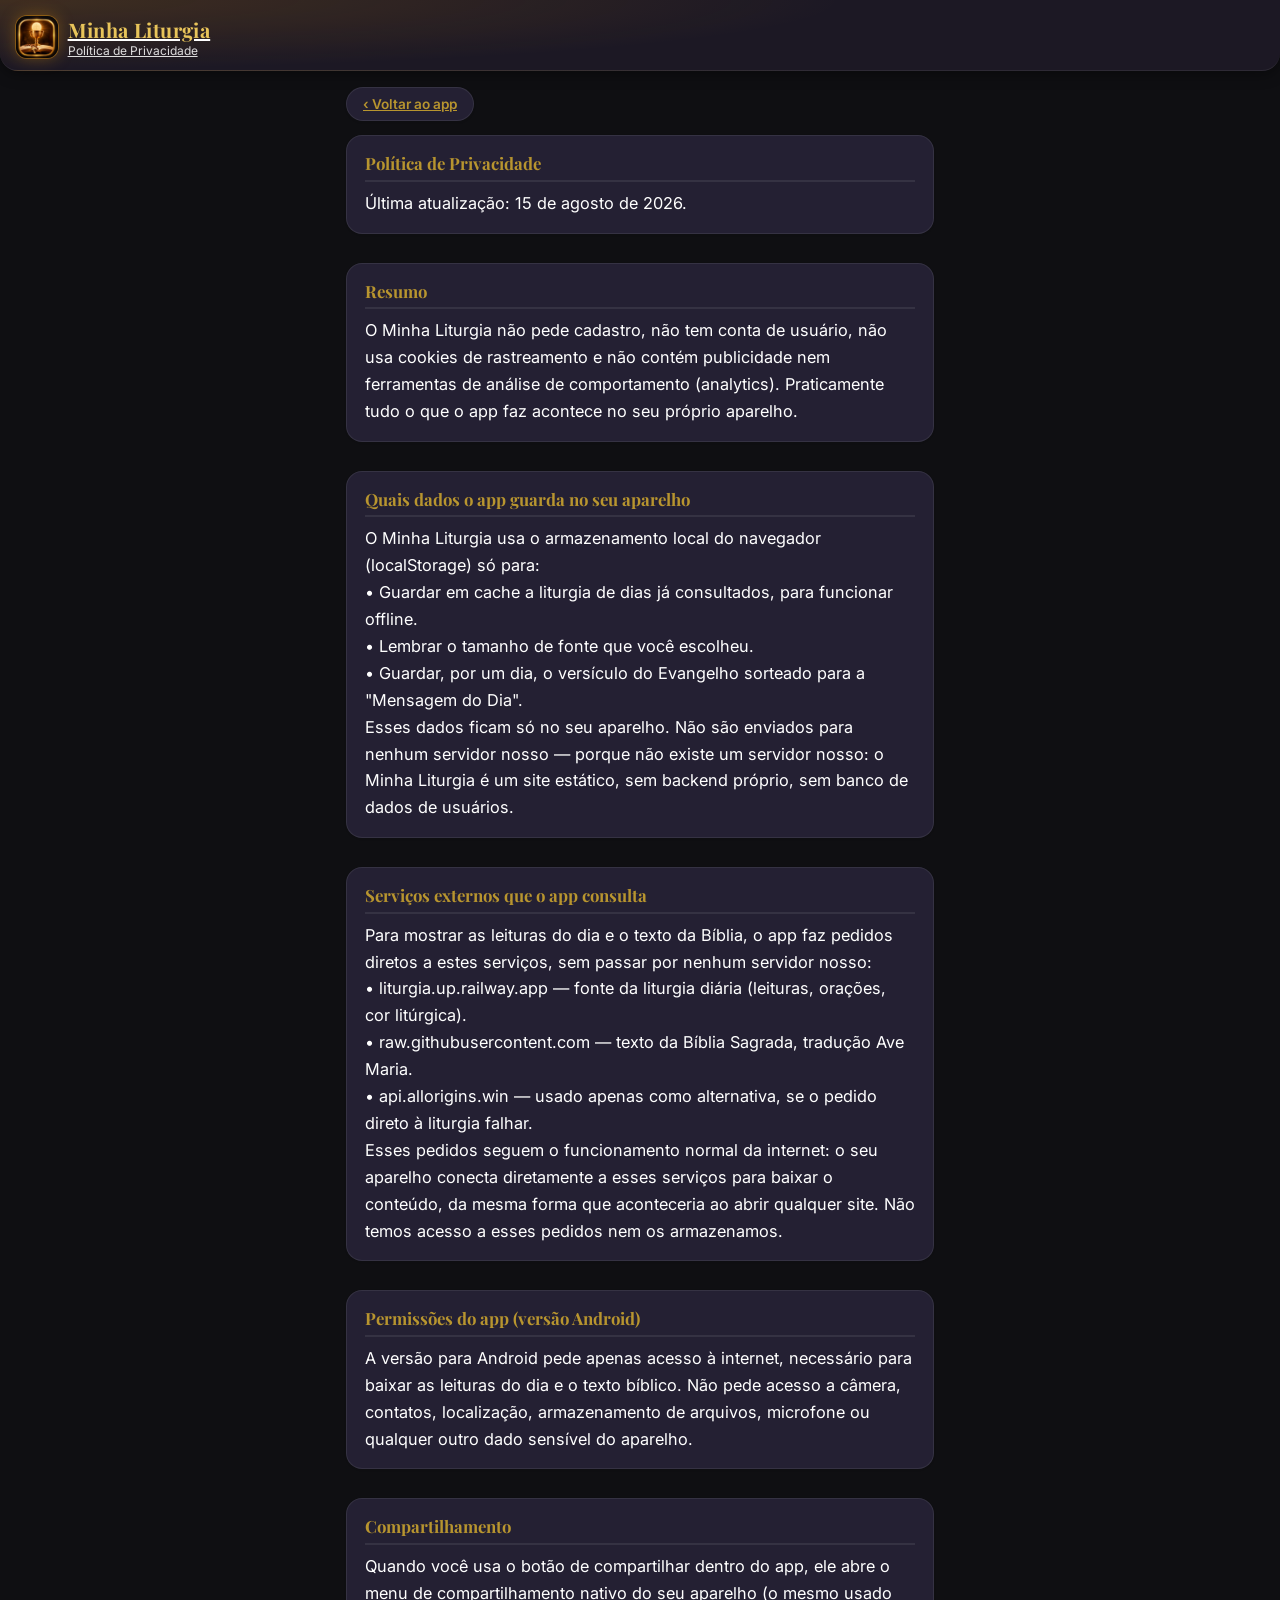
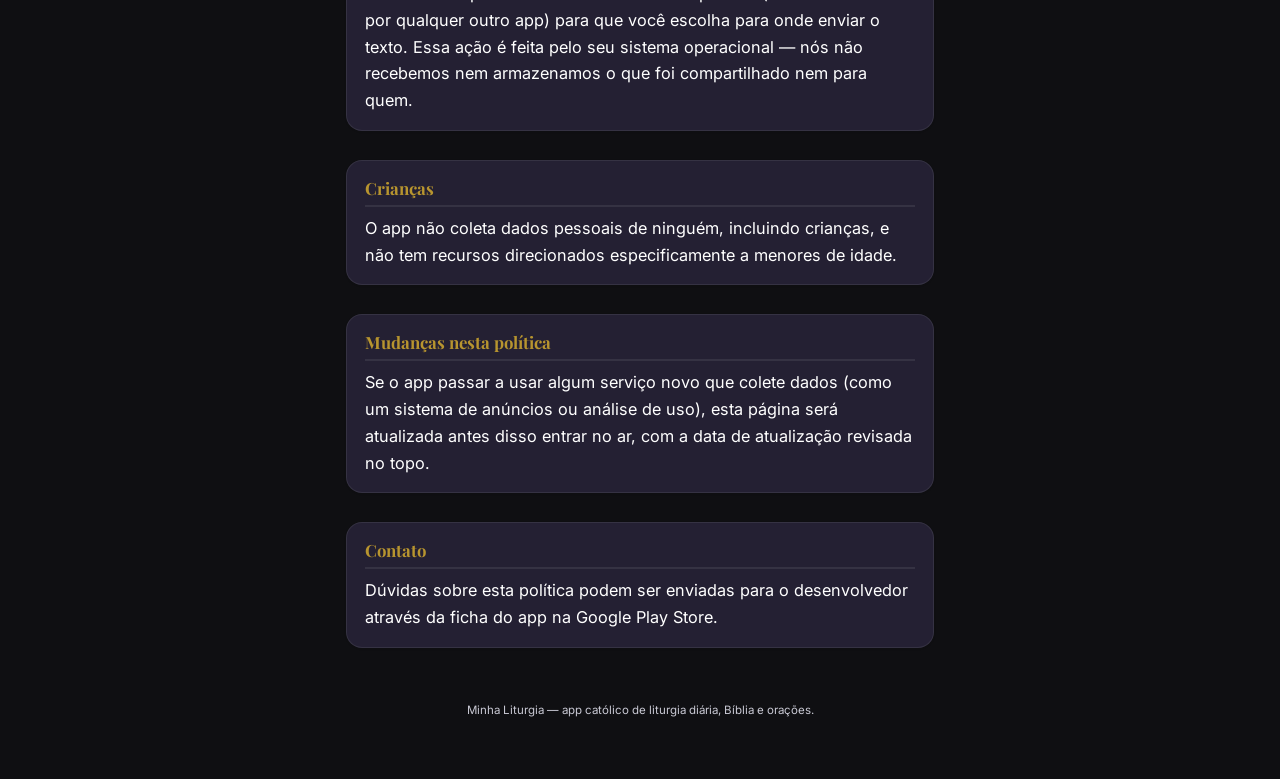
==== commit e5bb311d: "Atualizar ícone do app e cabeçalho com a nova arte dourada Substitui o ícone antigo (cruz âmbar) pel" ====
--- a/minha-liturgia/privacidade.html
+++ b/minha-liturgia/privacidade.html
@@ -17,7 +17,7 @@
 <header class="topbar">
   <div class="brand">
     <a href="index.html" class="brand-link">
-      <img src="icons/icon-32.png" alt="" class="brand-icon" />
+      <img src="icons/icon-192.png" alt="" class="brand-icon" />
       <div>
         <h1>Minha Liturgia</h1>
         <p class="subtitle">Política de Privacidade</p>
--- a/minha-liturgia/styles.css
+++ b/minha-liturgia/styles.css
@@ -44,7 +44,9 @@
   justify-content: space-between;
   gap: 0.75rem;
   padding: 1rem 1rem 0.75rem;
-  background: var(--bg-secondary);
+  background:
+    radial-gradient(120% 180% at 0% 0%, rgba(245, 158, 11, 0.16), transparent 55%),
+    var(--bg-secondary);
   border-bottom: 1px solid var(--border);
   color: var(--text);
   border-radius: 0 0 18px 18px;
@@ -76,8 +78,18 @@
   background: none; border: none; padding: 0; margin: 0;
   color: inherit; text-align: left; cursor: pointer; font: inherit;
 }
-.brand-icon { width: 34px; height: 34px; border-radius: 8px; }
-.topbar h1 { margin: 0; font-size: 1.25rem; letter-spacing: 0.02em; }
+.brand-icon {
+  width: 42px;
+  height: 42px;
+  border-radius: 11px;
+  box-shadow: 0 0 0 1px rgba(245, 158, 11, 0.35), 0 0 16px rgba(245, 158, 11, 0.35);
+}
+.topbar h1 {
+  margin: 0;
+  font-size: 1.25rem;
+  letter-spacing: 0.02em;
+  color: var(--text-gold);
+}
 .subtitle { margin: 0; font-size: 0.75rem; opacity: 0.85; font-family: "Inter", system-ui, sans-serif; }
 
 main {
@@ -220,6 +232,26 @@
   color: var(--violet-dark);
   border-bottom: 2px solid var(--border);
   padding-bottom: 0.35rem;
+  display: flex;
+  align-items: center;
+  justify-content: space-between;
+  gap: 0.5rem;
+}
+
+.narrate-icon-btn {
+  flex-shrink: 0;
+  background: none;
+  border: none;
+  cursor: pointer;
+  font-size: 1rem;
+  line-height: 1;
+  padding: 0.2rem 0.35rem;
+  border-radius: 8px;
+  color: var(--muted);
+}
+.narrate-icon-btn[data-narration-state="playing"],
+.narrate-icon-btn[data-narration-state="paused"] {
+  color: var(--gold);
 }
 
 .hint {
@@ -284,6 +316,12 @@
   margin: 1rem 0;
 }
 
+.narration-btn[data-narration-state="playing"],
+.narration-btn[data-narration-state="paused"] {
+  border-color: var(--gold);
+  color: var(--gold);
+}
+
 .offline-note {
   text-align: center;
   font-family: "Inter", system-ui, sans-serif;
@@ -389,11 +427,14 @@
 .home-card-compact:active { transform: scale(0.97); }
 
 .home-card-compact-icon {
-  width: 30px; height: 30px;
+  width: 44px; height: 44px;
   display: flex; align-items: center; justify-content: center;
   color: var(--violet);
+  border-radius: 12px;
+  overflow: hidden;
 }
 .home-card-compact-icon svg { width: 100%; height: 100%; }
+.home-card-compact-icon img { width: 100%; height: 100%; object-fit: cover; border-radius: 12px; }
 
 .home-card-compact-title { font-size: 0.74rem; font-weight: 600; line-height: 1.25; }
 
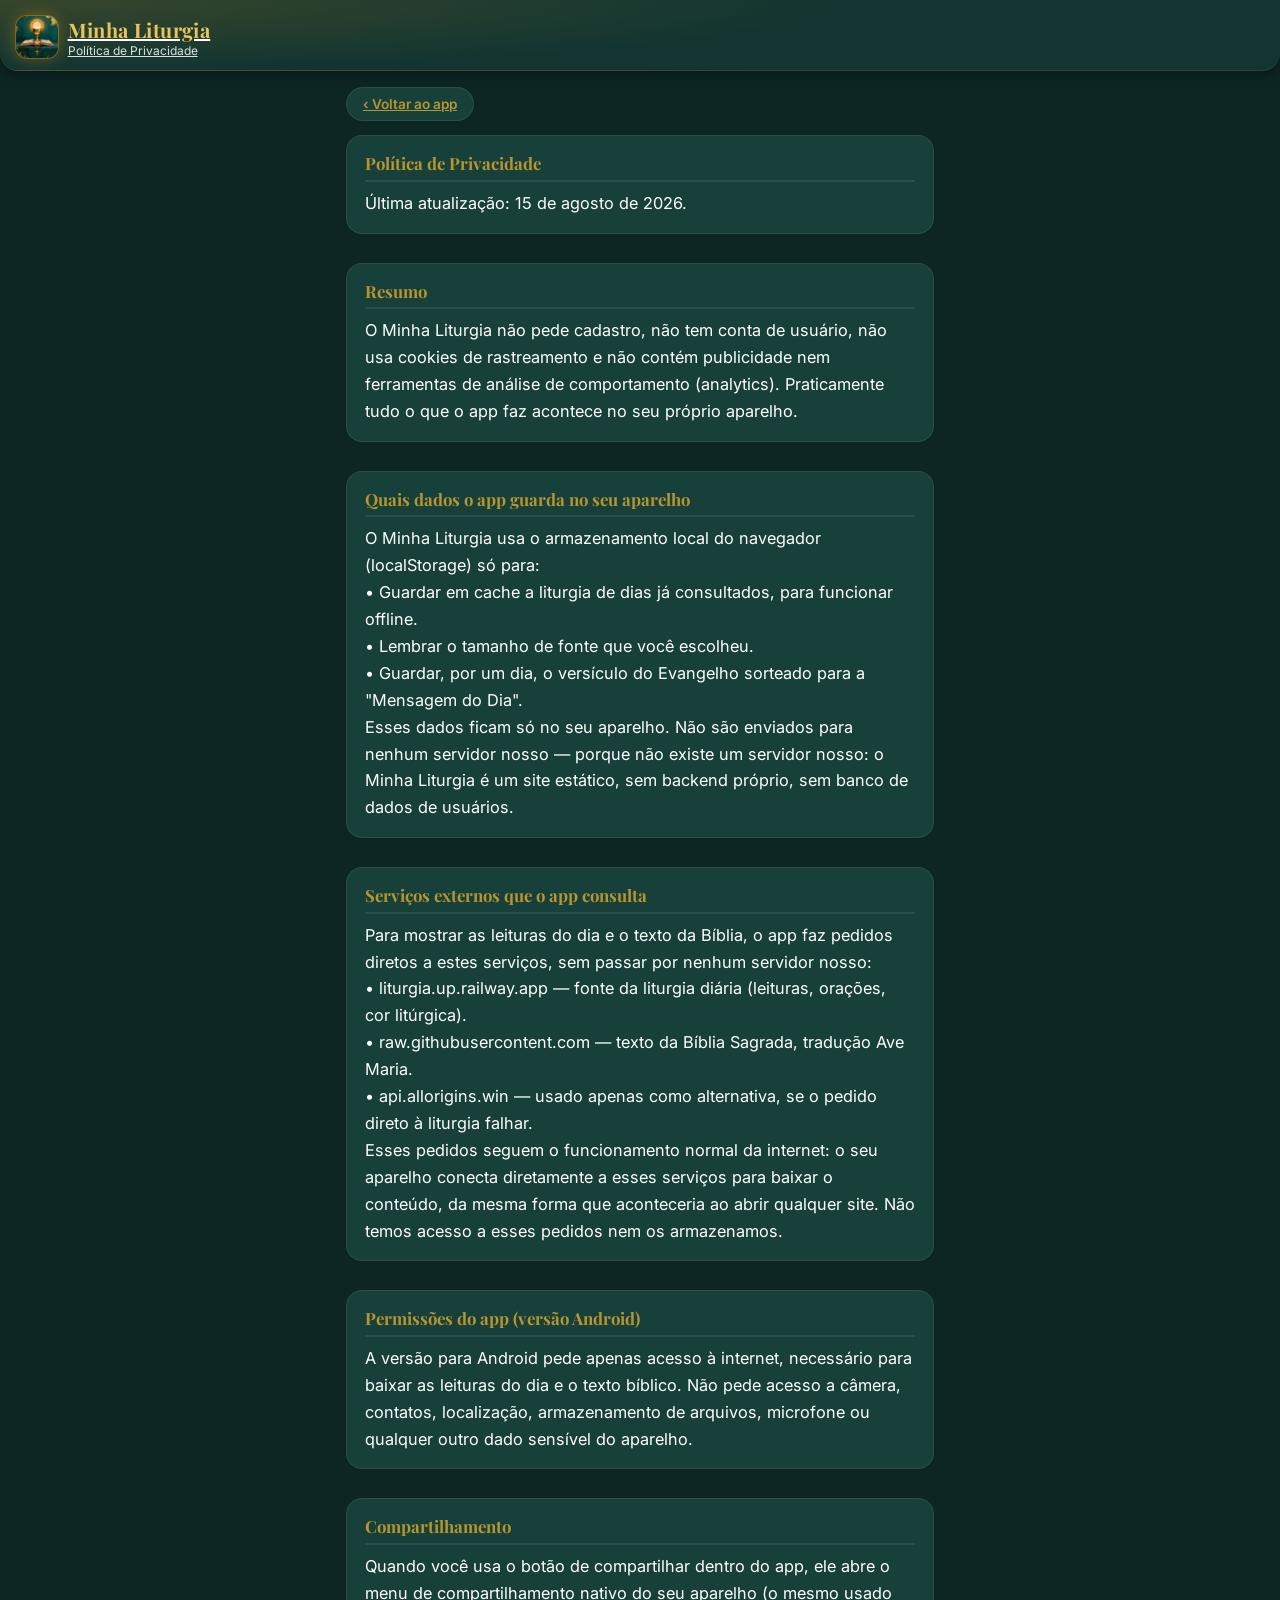
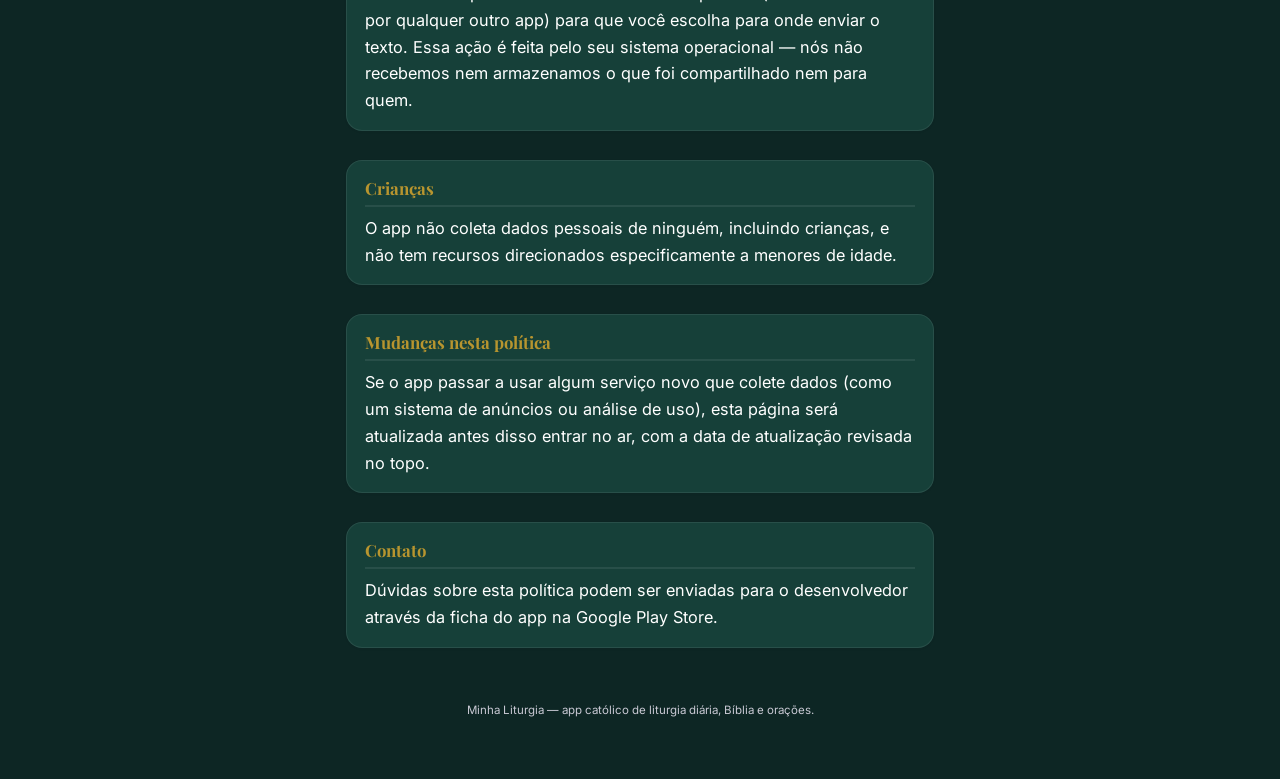
==== commit fa7b5f38: "Trocar o tema de cores do app para verde-petróleo e dourado (paleta do ícone) Substitui o fundo quas" ====
--- a/minha-liturgia/privacidade.html
+++ b/minha-liturgia/privacidade.html
@@ -5,7 +5,7 @@
 <meta name="viewport" content="width=device-width, initial-scale=1, viewport-fit=cover" />
 <title>Política de Privacidade — Minha Liturgia</title>
 <meta name="description" content="Política de privacidade do app Minha Liturgia." />
-<meta name="theme-color" content="#0F0F12" />
+<meta name="theme-color" content="#0D2624" />
 <link rel="icon" href="icons/icon-32.png" sizes="32x32" />
 <link rel="preconnect" href="https://fonts.googleapis.com" />
 <link rel="preconnect" href="https://fonts.gstatic.com" crossorigin />
--- a/minha-liturgia/styles.css
+++ b/minha-liturgia/styles.css
@@ -4,10 +4,10 @@
   --gold: #F59E0B;
   --gold-bright: #FFD700;
   --text-gold: #E8C45A;
-  --bg: #0F0F12;
-  --bg-secondary: #1C1824;
-  --card-bg: #242033;
-  --card-bg-light: #2A2636;
+  --bg: #0D2624;
+  --bg-secondary: #123531;
+  --card-bg: #164039;
+  --card-bg-light: #1C4C43;
   --text: #FFFFFF;
   --muted: #C9C9D4;
   --border: rgba(255, 255, 255, 0.08);
@@ -423,6 +423,7 @@
   box-shadow: 0 1px 3px rgba(0,0,0,0.04);
   font: inherit;
   color: inherit;
+  text-decoration: none;
 }
 .home-card-compact:active { transform: scale(0.97); }
 
@@ -588,6 +589,20 @@
   background: rgba(255, 215, 0, 0.06);
 }
 .eu-misterio .eu-nota { display: block; font-weight: 400; margin-top: 0.3rem; }
+
+.bloco-atual {
+  outline: 2px solid var(--gold);
+  outline-offset: 4px;
+  border-radius: 8px;
+  background: rgba(245, 158, 11, 0.08);
+}
+
+.rosario-guiado-nav {
+  display: flex;
+  gap: 0.5rem;
+  margin: 0.5rem 0 1rem;
+}
+.rosario-guiado-nav .btn { flex: 1; }
 
 .eu-nota {
   font-family: "Inter", system-ui, sans-serif;
@@ -852,3 +867,66 @@
   color: inherit;
   resize: vertical;
 }
+
+/* ---------- Favoritos ---------- */
+
+.favorito-ativo {
+  border-color: var(--gold);
+  color: var(--gold);
+}
+
+/* ---------- Lembretes ---------- */
+
+.lembrete-item {
+  display: flex;
+  align-items: center;
+  gap: 0.75rem;
+  margin-bottom: 0.7rem;
+}
+.lembrete-item-info {
+  flex: 1;
+  display: flex;
+  flex-direction: column;
+  gap: 0.15rem;
+}
+.lembrete-hora {
+  font: inherit;
+  font-family: "Inter", system-ui, sans-serif;
+  font-size: 0.9rem;
+  padding: 0.3rem 0.4rem;
+  border: 1px solid var(--border);
+  border-radius: 6px;
+  background: var(--bg);
+  color: inherit;
+  flex-shrink: 0;
+}
+
+.lembrete-toggle {
+  position: relative;
+  display: inline-block;
+  width: 42px;
+  height: 24px;
+  flex-shrink: 0;
+}
+.lembrete-toggle input { opacity: 0; width: 0; height: 0; }
+.lembrete-toggle-slider {
+  position: absolute;
+  inset: 0;
+  background: var(--border);
+  border-radius: 999px;
+  cursor: pointer;
+  transition: background 0.15s;
+}
+.lembrete-toggle-slider::before {
+  content: "";
+  position: absolute;
+  width: 18px;
+  height: 18px;
+  left: 3px;
+  top: 3px;
+  background: var(--text);
+  border-radius: 50%;
+  transition: transform 0.15s;
+}
+.lembrete-toggle input:checked + .lembrete-toggle-slider { background: var(--gold); }
+.lembrete-toggle input:checked + .lembrete-toggle-slider::before { transform: translateX(18px); }
